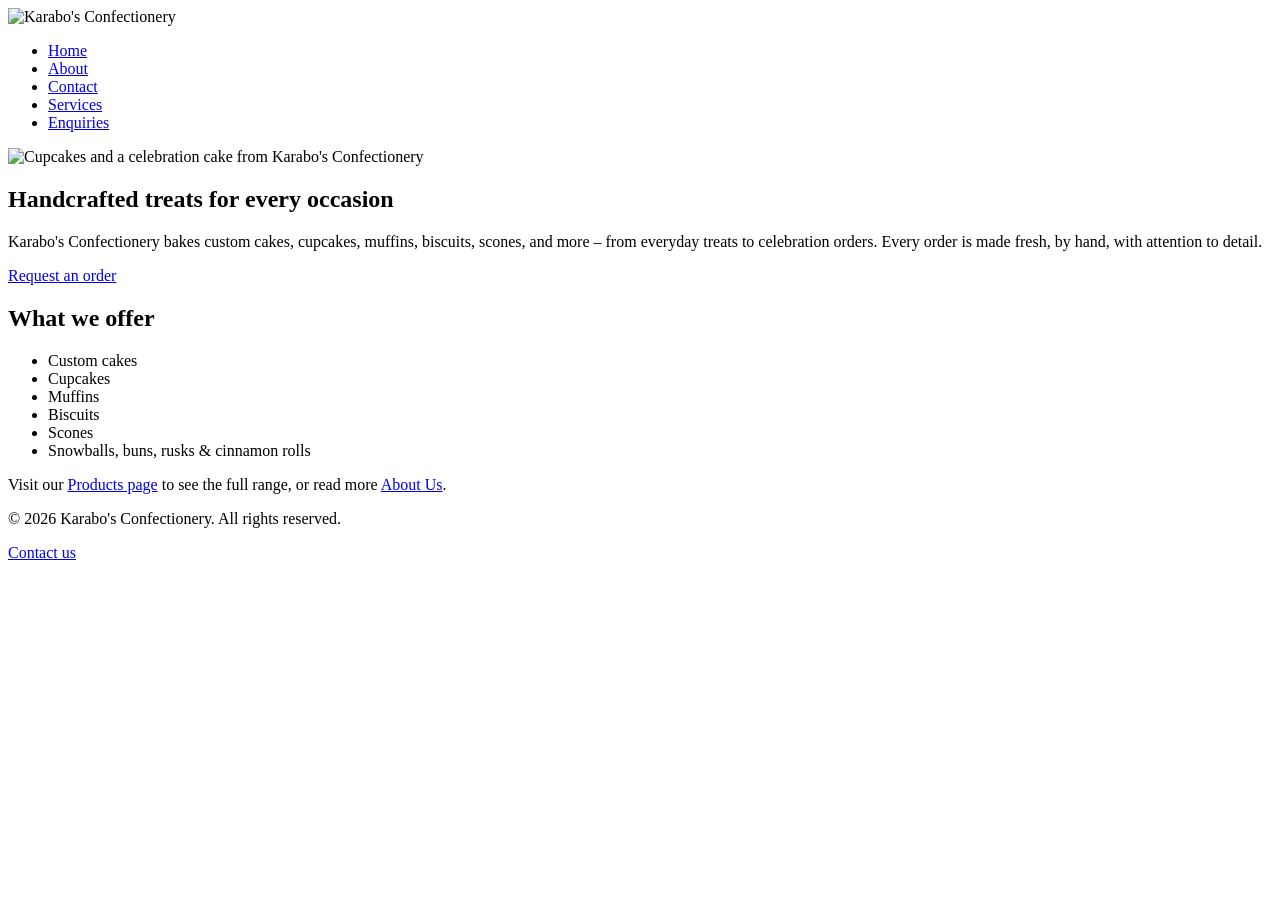
==== index.html @ b0d33b7c "Add files via upload" ====
<!DOCTYPE html>
<html lang="en">
<head>
    <meta charset="UTF-8">
    <meta name="viewport" content="width=device-width, initial-scale=1.0">
    <title>Karabo's Confectionery | Home</title>
</head>
<header>
    <img src="_images/logo.png" alt="Karabo's Confectionery">
    <nav>
        <ul>
            <li><a href="index.html"> Home</a></li>
            <li><a href="about.html"> About</a></li>
            <li><a href="contact.html"> Contact</a></li>
            <li><a href="services.html"> Services</a></li>
            <li><a href="enquiries.html"> Enquiries</a></li>
        </ul>
    </nav>

</header>
<!-- ===== Main Content ===== -->

<main>
    <section id="hero">
            <img src="images/hero-cakes.jpg" alt="Cupcakes and a celebration cake from Karabo's Confectionery">
            <h2>Handcrafted treats for every occasion</h2>
            <p>
                Karabo's Confectionery bakes custom cakes, cupcakes, muffins,
                biscuits, scones, and more &ndash; from everyday treats to
                celebration orders. Every order is made fresh, by hand, with
                attention to detail.
            </p>
            <a href="enquiry.html" class="cta-button">Request an order</a>
        </section>

         <section id="highlights">
            <h2>What we offer</h2>
            <ul>
                <li>Custom cakes</li>
                <li>Cupcakes</li>
                <li>Muffins</li>
                <li>Biscuits</li>
                <li>Scones</li>
                <li>Snowballs, buns, rusks &amp; cinnamon rolls</li>
            </ul>
            <p>
                Visit our <a href="products.html">Products page</a> to see the
                full range, or read more <a href="about.html">About Us</a>.
            </p>
        </section>

</main>

<footer>
    <p>&copy; 2026 Karabo's Confectionery. All rights reserved.</p>
        <p><a href="contact.html">Contact us</a></p>

</footer>

<body>
    
</body>
</html>
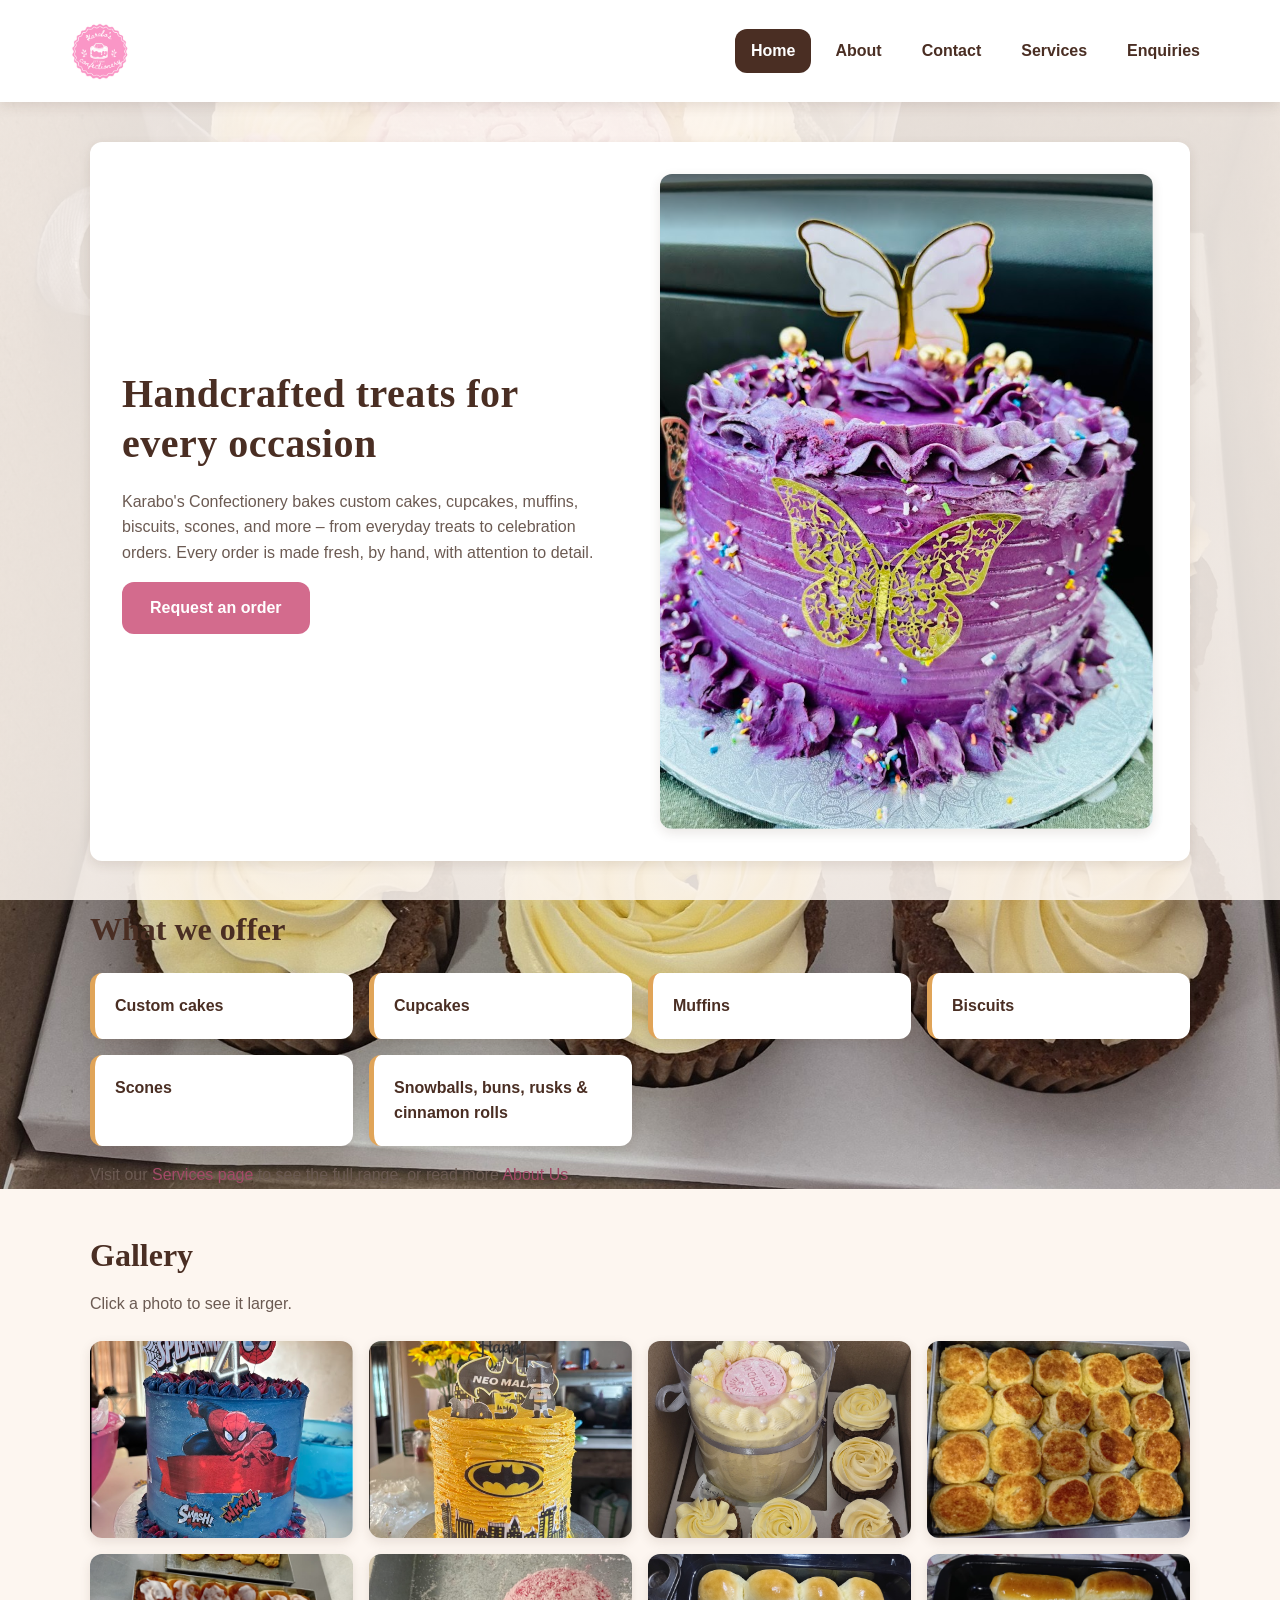
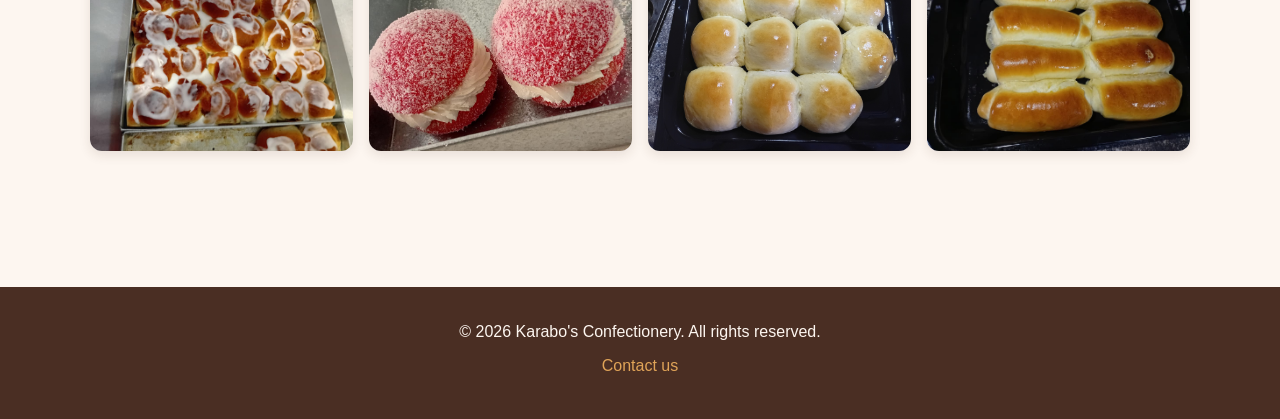
==== commit ca3803a2: "Add files via upload" ====
--- a/index.html
+++ b/index.html
@@ -3,39 +3,85 @@
 <head>
     <meta charset="UTF-8">
     <meta name="viewport" content="width=device-width, initial-scale=1.0">
-    <title>Karabo's Confectionery | Home</title>
+    <title>Karabo's Confectionery | Custom Cakes &amp; Fresh Bakes in Polokwane</title>
+    <meta name="description" content="Karabo's Confectionery bakes custom cakes,
+     cupcakes, 
+     muffins, 
+     biscuits 
+     and scones in Polokwane. 
+     Fresh, handmade treats for every occasion.">
+    <meta name="keywords" content="bakery Polokwane, 
+    custom cakes, 
+    cupcakes, 
+    muffins, 
+    biscuits, 
+    scones, 
+    birthday cakes, 
+    homemade baking">
+    <meta name="author" content="Karabo's Confectionery">
+    <link rel="stylesheet" href="css_assets/myfirststyles.css">
+
+    <!-- Local SEO: structured data that tells search engines this is a bakery in Polokwane (Schema.org, 2026) -->
+    <script type="application/ld+json">
+    {
+        "@context": "https://schema.org",
+        "@type": "Bakery",
+        "name": "Karabo's Confectionery",
+        "telephone": "+27695168683",
+        "email": "hello@karaboconfectionery.co.za",
+        "address": {
+            "@type": "PostalAddress",
+            "streetAddress": "35 Rome Ave, Mahlasedi Park Phase 1",
+            "addressLocality": "Polokwane",
+            "addressRegion": "Limpopo",
+            "addressCountry": "ZA"
+        }
+    }
+    </script>
 </head>
-<header>
-    <img src="_images/logo.png" alt="Karabo's Confectionery">
-    <nav>
-        <ul>
-            <li><a href="index.html"> Home</a></li>
-            <li><a href="about.html"> About</a></li>
-            <li><a href="contact.html"> Contact</a></li>
-            <li><a href="services.html"> Services</a></li>
-            <li><a href="enquiries.html"> Enquiries</a></li>
-        </ul>
-    </nav>
 
-</header>
-<!-- ===== Main Content ===== -->
+<body>
+    <!-- ===== Site header and main navigation ===== -->
+    <header>
+       <a href="index.html" class="logo"><img src="_images/karabos-confectionery-logo.png" alt="Karabo's Confectionery"></a>
+        <nav>
+            <ul>
+                <li><a href="index.html" class="active"> Home</a></li>
+                <li><a href="about.html"> About</a></li>
+                <li><a href="contact.html"> Contact</a></li>
+                <li><a href="services.html"> Services</a></li>
+                <li><a href="enquiries.html"> Enquiries</a></li>
+            </ul>
+        </nav>
 
+    </header>
+
+    <!-- ===== Main Content ===== -->
 <main>
-    <section id="hero">
-            <img src="images/hero-cakes.jpg" alt="Cupcakes and a celebration cake from Karabo's Confectionery">
-            <h2>Handcrafted treats for every occasion</h2>
+
+    <!-- Hero: introduction and call to action -->
+     <section id="hero" class="reveal">
+        <div class="hero-text">
+            <h1>Handcrafted treats for every occasion</h1>
             <p>
                 Karabo's Confectionery bakes custom cakes, cupcakes, muffins,
                 biscuits, scones, and more &ndash; from everyday treats to
                 celebration orders. Every order is made fresh, by hand, with
                 attention to detail.
             </p>
-            <a href="enquiry.html" class="cta-button">Request an order</a>
+            <a href="enquiries.html" class="cta-button">Request an order</a>
+        </div>
+
+        <!-- Responsive hero image -->
+        <picture>
+            <img src="_images/custom-celebration-cake.png" alt="Custom celebration cake and fresh bakes from Karabo's Confectionery in Polokwane" class="responsive-image">
+        </picture>
         </section>
 
-         <section id="highlights">
+        <!-- Highlights: a quick summary of what the bakery offers -->
+         <section id="highlights" class="reveal">
             <h2>What we offer</h2>
-            <ul>
+            <ul class="card-grid">
                 <li>Custom cakes</li>
                 <li>Cupcakes</li>
                 <li>Muffins</li>
@@ -44,20 +90,69 @@
                 <li>Snowballs, buns, rusks &amp; cinnamon rolls</li>
             </ul>
             <p>
-                Visit our <a href="products.html">Products page</a> to see the
+                Visit our <a href="services.html">Services page</a> to see the
                 full range, or read more <a href="about.html">About Us</a>.
             </p>
         </section>
 
+        <!-- Gallery -->
+        <section id="gallery" class="reveal">
+            <h2>Gallery</h2>
+            <p>Click a photo to see it larger.</p>
+            <ul class="gallery-grid">
+                <li>
+                    <a href="_images/spiderman-birthday-cake.png" class="gallery-item" data-caption="Custom Spider-Man themed birthday cake">
+                        <img src="_images/spiderman-birthday-cake.png" alt="Custom Spider-Man themed birthday cake" loading="lazy">
+                    </a>
+                </li>
+                <li>
+                    <a href="_images/batman-birthday-cake.png" class="gallery-item" data-caption="Custom Batman themed birthday cake">
+                        <img src="_images/batman-birthday-cake.png" alt="Custom Batman themed birthday cake" loading="lazy">
+                    </a>
+                </li>
+                <li>
+                    <a href="_images/decorated-cupcakes.jpg" class="gallery-item" data-caption="Decorated cupcakes for birthdays and events">
+                        <img src="_images/decorated-cupcakes.jpg" alt="Box of decorated cupcakes" loading="lazy">
+                    </a>
+                </li>
+                <li>
+                    <a href="_images/fresh-scones.jpeg" class="gallery-item" data-caption="Freshly baked scones">
+                        <img src="_images/fresh-scones.jpeg" alt="Plate of freshly baked scones" loading="lazy">
+                    </a>
+                </li>
+                <li>
+                    <a href="_images/cinnamon-rolls.jpg" class="gallery-item" data-caption="Warm cinnamon rolls">
+                        <img src="_images/cinnamon-rolls.jpg" alt="Tray of warm cinnamon rolls" loading="lazy">
+                    </a>
+                </li>
+                <li>
+                    <a href="_images/coconut-snowballs.jpeg" class="gallery-item" data-caption="Coconut snowballs">
+                        <img src="_images/coconut-snowballs.jpeg" alt="Coconut snowballs" loading="lazy">
+                    </a>
+                </li>
+                <li>
+                    <a href="_images/freshly-baked-buns.jpg" class="gallery-item" data-caption="Freshly baked buns">
+                        <img src="_images/freshly-baked-buns.jpg" alt="Freshly baked buns" loading="lazy">
+                    </a>
+                </li>
+                <li>
+                    <a href="_images/bread-rolls.jpg" class="gallery-item" data-caption="Fresh bread rolls">
+                        <img src="_images/bread-rolls.jpg" alt="Fresh bread rolls" loading="lazy">
+                    </a>
+                </li>
+            </ul>
+        </section>
+
 </main>
 
+<!-- ===== Site footer ===== -->
 <footer>
     <p>&copy; 2026 Karabo's Confectionery. All rights reserved.</p>
         <p><a href="contact.html">Contact us</a></p>
 
 </footer>
 
-<body>
+ <script src="js_assets/main.js" defer></script>
     
 </body>
 </html>
--- a/css_assets/myfirststyles.css
+++ b/css_assets/myfirststyles.css
@@ -0,0 +1,1020 @@
+/*CSS Reset*/
+/* Karabo's Confectionery — Stylesheet */
+
+* {
+    margin: 0;
+    padding: 0;
+    box-sizing: border-box;
+}
+
+:root 
+{
+    --brand-pink: #d36b8d;
+    --brand-pink-dark: #a34a68;
+    --brand-brown: #4a2e23;
+    --brand-cream: #fdf6f0;
+    --brand-gold: #e0a458;
+    --text-dark: #33241e;
+    --text-light: #6b5a52;
+    --white: #ffffff;
+    --font-heading: Georgia, 'Times New Roman', serif;
+    --font-body: 'Segoe UI', Tahoma, Geneva, Verdana, sans-serif;
+    --radius: 12px;
+    --shadow: 0 4px 12px rgba(74, 46, 35, 0.12);
+}
+
+/* Base */
+body 
+{
+    font-family: var(--font-body);
+    font-size: 1rem;
+    line-height: 1.6;
+    color: var(--text-dark);
+    background-color: var(--brand-cream);
+    background-image: 
+        linear-gradient(rgba(253, 246, 240, 0.88), rgba(253, 246, 240, 0.88)),
+        url('../_images/decorated-cupcakes.jpg');
+    background-size: cover;
+    background-position: center;
+    background-repeat: no-repeat;
+    background-attachment: fixed;
+       
+}
+
+h1, h2, h3, h4 
+{
+    font-family: var(--font-heading);
+    color: var(--brand-brown);
+    line-height: 1.25;
+    margin-bottom: 0.5em;
+}
+
+h1 { font-size: 2.5rem; letter-spacing: 0.5px; }
+h2 { font-size: 2rem; }
+h3 { font-size: 1.5rem; }
+h4 { font-size: 1.15rem; color: var(--brand-pink-dark); }
+
+p 
+{
+    margin-bottom: 1rem;
+    color: var(--text-light);
+    max-width: 65ch;
+}
+
+a 
+{
+    color: var(--brand-pink-dark);
+    text-decoration: none;
+}
+
+a:hover,
+a:focus 
+{
+    text-decoration: underline;
+    color: var(--brand-brown);
+}
+
+ul 
+{
+    list-style-position: inside;
+    margin-bottom: 1rem;
+    color: var(--text-light);
+}
+
+/* Header and navigation */
+header 
+{
+    display: flex;
+    flex-wrap: wrap;
+    justify-content: space-between;
+    align-items: center;
+    gap: 1rem;
+    padding: 1rem 5%;
+    background-color: var(--white);
+    box-shadow: var(--shadow);
+    position: sticky;
+    top: 0;
+    z-index: 100;
+}
+
+.logo img 
+{
+    height: 70px;
+    width: auto;
+    display: block;
+}
+
+nav ul 
+{
+    display: flex;
+    list-style-type: none;
+    gap: 0.5rem;
+    margin: 0;
+}
+
+nav ul li a 
+{
+    display: block;
+    padding: 0.6rem 1rem;
+    color: var(--brand-brown);
+    font-weight: 600;
+    border-radius: var(--radius);
+    transition: background-color 0.25s ease, color 0.25s ease;
+}
+
+nav ul li a:hover,
+nav ul li a:focus 
+{
+    background-color: var(--brand-pink);
+    color: var(--white);
+    text-decoration: none;
+}
+
+nav ul li a:active 
+{
+    background-color: var(--brand-pink-dark);
+}
+
+nav ul li a.active 
+{
+    background-color: var(--brand-brown);
+    color: var(--white);
+}
+
+/* Main layout */
+main 
+{
+    width: 90%;
+    max-width: 1100px;
+    margin: 0 auto;
+    padding: 2.5rem 0;
+}
+
+main section 
+{
+    margin-bottom: 3rem;
+}
+
+.responsive-image 
+{
+    max-width: 100%;
+    height: auto;
+    display: block;
+    border-radius: var(--radius);
+    box-shadow: var(--shadow);
+}
+
+/* Hero */
+#hero 
+{
+    display: grid;
+    grid-template-columns: 1fr 1fr;
+    gap: 2.5rem;
+    align-items: center;
+    padding: 2rem;
+    background-color: var(--white);
+    border-radius: var(--radius);
+    box-shadow: var(--shadow);
+}
+
+/* Buttons */
+.cta-button,
+button 
+{
+    display: inline-block;
+    padding: 0.85rem 1.75rem;
+    background-color: var(--brand-pink);
+    color: var(--white);
+    font-family: var(--font-body);
+    font-size: 1rem;
+    font-weight: 600;
+    border: none;
+    border-radius: var(--radius);
+    cursor: pointer;
+    transition: background-color 0.25s ease, transform 0.15s ease;
+}
+
+.cta-button:hover,
+.cta-button:focus,
+button:hover,
+button:focus 
+{
+    background-color: var(--brand-pink-dark);
+    color: var(--white);
+    text-decoration: none;
+    transform: translateY(-2px);
+}
+
+.cta-button:active,
+button:active 
+{
+    transform: translateY(0);
+}
+
+/* Card grids */
+.card-grid 
+{
+    display: grid;
+    grid-template-columns: repeat(auto-fit, minmax(220px, 1fr));
+    gap: 1rem;
+    list-style-type: none;
+    margin-top: 1.5rem;
+}
+
+.card-grid li 
+{
+    background-color: var(--white);
+    padding: 1.25rem;
+    border-left: 5px solid var(--brand-gold);
+    border-radius: var(--radius);
+    box-shadow: var(--shadow);
+    font-weight: 600;
+    color: var(--brand-brown);
+}
+
+.service-grid 
+{
+    display: grid;
+    grid-template-columns: repeat(auto-fit, minmax(300px, 1fr));
+    gap: 1.5rem;
+}
+
+.service-card 
+{
+    background-color: var(--white);
+    padding: 1.5rem;
+    border-radius: var(--radius);
+    box-shadow: var(--shadow);
+    transition: transform 0.25s ease, box-shadow 0.25s ease;
+}
+
+.service-card:hover 
+{
+    transform: translateY(-4px);
+    box-shadow: 0 8px 20px rgba(74, 46, 35, 0.2);
+}
+
+.service-card img
+{
+    margin-bottom: 1rem;
+}
+
+/* Forms */
+form 
+{
+    display: flex;
+    flex-direction: column;
+    gap: 0.35rem;
+    max-width: 600px;
+    padding: 2rem;
+    background-color: var(--white);
+    border-radius: var(--radius);
+    box-shadow: var(--shadow);
+}
+
+form label 
+{
+    margin-top: 0.75rem;
+    font-weight: 600;
+    color: var(--brand-brown);
+}
+
+form input,
+form select,
+form textarea 
+{
+    width: 100%;
+    padding: 0.7rem;
+    font-family: var(--font-body);
+    font-size: 1rem;
+    color: var(--text-dark);
+    border: 2px solid #e3d5cc;
+    border-radius: 8px;
+    background-color: var(--brand-cream);
+}
+
+form input:focus,
+form select:focus,
+form textarea:focus 
+{
+    outline: none;
+    border-color: var(--brand-pink);
+    background-color: var(--white);
+}
+
+form textarea 
+{
+    resize: vertical;
+}
+
+form button 
+{
+    margin-top: 1.5rem;
+    align-self: flex-start;
+}
+
+/* Contact locations */
+#locations 
+{
+    display: grid;
+    grid-template-columns: repeat(auto-fit, minmax(260px, 1fr));
+    gap: 1.5rem;
+}
+
+#locations h3 
+{
+    grid-column: 1 / -1;
+}
+
+#locations article 
+{
+    background-color: var(--white);
+    padding: 1.25rem;
+    border-top: 4px solid var(--brand-pink);
+    border-radius: var(--radius);
+    box-shadow: var(--shadow);
+}
+
+/* Footer */
+footer 
+{
+    margin-top: 3rem;
+    padding: 2rem 5%;
+    background-color: var(--brand-brown);
+    color: var(--brand-cream);
+    text-align: center;
+}
+
+footer p 
+{
+    color: var(--brand-cream);
+    max-width: none;
+    margin-bottom: 0.5rem;
+}
+
+footer a 
+{
+    color: var(--brand-gold);
+}
+
+footer a:hover,
+footer a:focus 
+{
+    color: var(--white);
+}
+
+/* Tablet */
+@media screen and (max-width: 768px) {
+    header 
+    {
+        flex-direction: column;
+        text-align: center;
+        padding: 1rem 4%;
+        position: static;
+    }
+
+    .logo img 
+    {
+        height: 55px;
+        margin: 0 auto;
+    }
+
+    nav ul 
+    {
+        flex-wrap: wrap;
+        justify-content: center;
+    }
+
+    #hero 
+    {
+        grid-template-columns: 1fr;
+        text-align: center;
+        padding: 1.5rem;
+    }
+
+    #hero p 
+    {
+        margin-left: auto;
+        margin-right: auto;
+    }
+
+    .service-grid,
+    #locations 
+    {
+        grid-template-columns: 1fr;
+    }
+
+    h1 { font-size: 2rem; }
+    h2 { font-size: 1.6rem; }
+    h3 { font-size: 1.3rem; }
+
+    main 
+    {
+        width: 92%;
+        padding: 1.75rem 0;
+    }
+}
+
+/* Mobile */
+@media screen and (max-width: 480px) {
+    nav ul 
+    {
+        flex-direction: column;
+        width: 100%;
+        gap: 0.25rem;
+    }
+
+    nav ul li 
+    {
+        width: 100%;
+    }
+
+    nav ul li a 
+    {
+        display: block;
+        width: 100%;
+        text-align: center;
+        padding: 0.75rem;
+        background-color: var(--brand-cream);
+    }
+
+    .logo img 
+    {
+        height: 45px;
+    }
+
+    .card-grid 
+    {
+        grid-template-columns: 1fr;
+    }
+
+    h1 { font-size: 1.6rem; }
+    h2 { font-size: 1.35rem; }
+    h3 { font-size: 1.15rem; }
+
+    body 
+    {
+        font-size: 0.95rem;
+        background-attachment: scroll;
+    }
+
+    main 
+    {
+        width: 94%;
+        padding: 1.25rem 0;
+    }
+
+    form 
+    {
+        padding: 1.25rem;
+    }
+
+    .cta-button,
+    button 
+    {
+        width: 100%;
+        text-align: center;
+    }
+}
+
+/* =========================================================
+   PART 3 ADDITIONS
+   (hidden attribute, animations, accordion, gallery, lightbox,
+   search bar, form validation, responses, map)
+   ========================================================= */
+
+/* Makes the HTML "hidden" attribute work on every element, including forms */
+[hidden]
+{
+    display: none !important;
+}
+
+.no-scroll
+{
+    overflow: hidden;
+}
+
+/* ---------- Scroll-reveal animation ---------- */
+.js .reveal
+{
+    opacity: 0;
+    transform: translateY(24px);
+    transition: opacity 0.6s ease, transform 0.6s ease;
+}
+
+.js .reveal.visible
+{
+    opacity: 1;
+    transform: none;
+}
+
+/* ---------- FAQ accordion ---------- */
+.accordion
+{
+    display: flex;
+    flex-direction: column;
+    gap: 0.75rem;
+    max-width: 800px;
+}
+
+.accordion-item
+{
+    background-color: var(--white);
+    border-radius: var(--radius);
+    box-shadow: var(--shadow);
+    overflow: hidden;
+}
+
+.accordion-item h3
+{
+    margin: 0;
+    font-size: 1.1rem;
+}
+
+.accordion-trigger
+{
+    display: flex;
+    justify-content: space-between;
+    align-items: center;
+    gap: 1rem;
+    width: 100%;
+    padding: 1rem 1.25rem;
+    background-color: var(--white);
+    color: var(--brand-brown);
+    font-family: var(--font-heading);
+    font-size: 1.1rem;
+    text-align: left;
+    border-radius: 0;
+    transform: none;
+}
+
+.accordion-trigger::after
+{
+    content: '+';
+    font-size: 1.5rem;
+    color: var(--brand-pink-dark);
+    transition: transform 0.3s ease;
+}
+
+.accordion-trigger[aria-expanded='true']::after
+{
+    transform: rotate(45deg);
+}
+
+.accordion-trigger:hover,
+.accordion-trigger:focus
+{
+    background-color: var(--brand-cream);
+    color: var(--brand-brown);
+    transform: none;
+}
+
+.accordion-trigger:focus-visible
+{
+    outline: 3px solid var(--brand-gold);
+    outline-offset: -3px;
+}
+
+/* Panels slide open smoothly (only when JavaScript is running) */
+.js .accordion-panel
+{
+    display: grid;
+    grid-template-rows: 0fr;
+    transition: grid-template-rows 0.3s ease;
+}
+
+.js .accordion-panel.open
+{
+    grid-template-rows: 1fr;
+}
+
+.accordion-panel-inner
+{
+    overflow: hidden;
+}
+
+.js .accordion-panel:not(.open) .accordion-panel-inner
+{
+    visibility: hidden;
+}
+
+.accordion-panel-inner p
+{
+    margin: 0;
+    padding: 0 1.25rem 1.25rem;
+}
+
+/* ---------- Gallery ---------- */
+.gallery-grid
+{
+    display: grid;
+    grid-template-columns: repeat(auto-fill, minmax(220px, 1fr));
+    gap: 1rem;
+    list-style-type: none;
+    margin-top: 1.5rem;
+}
+
+.gallery-item
+{
+    display: block;
+    overflow: hidden;
+    aspect-ratio: 4 / 3;
+    background-color: var(--white);
+    border-radius: var(--radius);
+    box-shadow: var(--shadow);
+}
+
+.gallery-item img
+{
+    width: 100%;
+    height: 100%;
+    object-fit: cover;
+    transition: transform 0.4s ease;
+}
+
+.gallery-item:hover img,
+.gallery-item:focus img
+{
+    transform: scale(1.08);
+}
+
+.gallery-item:focus-visible
+{
+    outline: 3px solid var(--brand-gold);
+    outline-offset: 2px;
+}
+
+/* ---------- Lightbox ---------- */
+.lightbox
+{
+    position: fixed;
+    inset: 0;
+    z-index: 1000;
+    display: flex;
+    justify-content: center;
+    align-items: center;
+    padding: 1rem;
+    background-color: rgba(30, 18, 12, 0.9);
+    animation: fade-in 0.25s ease;
+}
+
+.lightbox figure
+{
+    max-width: 90vw;
+    text-align: center;
+}
+
+.lightbox img
+{
+    max-width: 100%;
+    max-height: 75vh;
+    border-radius: var(--radius);
+    box-shadow: 0 8px 30px rgba(0, 0, 0, 0.5);
+}
+
+.lightbox figcaption
+{
+    margin-top: 0.75rem;
+    color: var(--brand-cream);
+}
+
+.lightbox-btn
+{
+    position: absolute;
+    width: 3rem;
+    height: 3rem;
+    padding: 0;
+    display: flex;
+    justify-content: center;
+    align-items: center;
+    font-size: 2rem;
+    line-height: 1;
+    color: var(--white);
+    background-color: rgba(255, 255, 255, 0.15);
+    border-radius: 50%;
+}
+
+.lightbox-btn:hover,
+.lightbox-btn:focus
+{
+    background-color: var(--brand-pink);
+    color: var(--white);
+    transform: none;
+}
+
+.lightbox-close
+{
+    top: 1rem;
+    right: 1rem;
+}
+
+.lightbox-prev
+{
+    left: 1rem;
+    top: 50%;
+}
+
+.lightbox-next
+{
+    right: 1rem;
+    top: 50%;
+}
+
+@keyframes fade-in
+{
+    from { opacity: 0; }
+    to { opacity: 1; }
+}
+
+/* ---------- Services: search bar and product cards ---------- */
+.filter-bar
+{
+    display: grid;
+    grid-template-columns: 2fr 1fr 1fr;
+    gap: 1rem;
+    margin: 1.5rem 0 1rem;
+    padding: 1.25rem;
+    background-color: var(--white);
+    border-radius: var(--radius);
+    box-shadow: var(--shadow);
+}
+
+.filter-field label
+{
+    display: block;
+    margin-bottom: 0.35rem;
+    font-weight: 600;
+    color: var(--brand-brown);
+}
+
+.filter-field input,
+.filter-field select
+{
+    width: 100%;
+    padding: 0.7rem;
+    font-family: var(--font-body);
+    font-size: 1rem;
+    color: var(--text-dark);
+    border: 2px solid #e3d5cc;
+    border-radius: 8px;
+    background-color: var(--brand-cream);
+}
+
+.filter-field input:focus,
+.filter-field select:focus
+{
+    outline: none;
+    border-color: var(--brand-pink);
+    background-color: var(--white);
+}
+
+.result-count
+{
+    margin-bottom: 1.5rem;
+    font-size: 0.95rem;
+}
+
+.no-results
+{
+    grid-column: 1 / -1;
+    padding: 1.5rem;
+    background-color: var(--white);
+    border-radius: var(--radius);
+    box-shadow: var(--shadow);
+}
+
+.service-card
+{
+    display: flex;
+    flex-direction: column;
+    animation: fade-in 0.4s ease;
+}
+
+.card-images
+{
+    display: grid;
+    gap: 0.75rem;
+}
+
+.service-card .cta-button
+{
+    margin-top: auto;
+    align-self: flex-start;
+}
+
+/* ---------- Forms: validation feedback ---------- */
+.field-group
+{
+    display: flex;
+    flex-direction: column;
+    gap: 0.35rem;
+}
+
+.error-message
+{
+    min-height: 1.2em;
+    font-size: 0.9rem;
+    font-weight: 600;
+    color: #b3261e;
+}
+
+.hint
+{
+    font-size: 0.85rem;
+    color: var(--text-light);
+}
+
+form input.invalid,
+form select.invalid,
+form textarea.invalid
+{
+    border-color: #b3261e;
+    background-color: #fff5f4;
+}
+
+form input.valid,
+form select.valid,
+form textarea.valid
+{
+    border-color: #2e7d32;
+}
+
+/* ---------- Form responses (enquiry estimate and email preview) ---------- */
+.form-response
+{
+    max-width: 600px;
+    padding: 2rem;
+    background-color: var(--white);
+    border-top: 5px solid var(--brand-gold);
+    border-radius: var(--radius);
+    box-shadow: var(--shadow);
+    animation: fade-in 0.4s ease;
+}
+
+.form-response dl
+{
+    display: grid;
+    grid-template-columns: max-content 1fr;
+    gap: 0.5rem 1.25rem;
+    margin: 1rem 0;
+}
+
+.form-response dt
+{
+    font-weight: 600;
+    color: var(--brand-brown);
+}
+
+.form-response dd
+{
+    margin: 0;
+    color: var(--text-light);
+}
+
+.form-response pre
+{
+    padding: 1rem;
+    font-family: var(--font-body);
+    white-space: pre-wrap;
+    color: var(--text-dark);
+    background-color: var(--brand-cream);
+    border-radius: 8px;
+}
+
+.response-actions
+{
+    display: flex;
+    flex-wrap: wrap;
+    gap: 1rem;
+    margin-top: 1.25rem;
+}
+
+.secondary-button
+{
+    color: var(--brand-pink-dark);
+    background-color: var(--white);
+    border: 2px solid var(--brand-pink);
+}
+
+.secondary-button:hover,
+.secondary-button:focus
+{
+    color: var(--white);
+    background-color: var(--brand-pink);
+}
+
+/* ---------- Contact map ---------- */
+#map-canvas
+{
+    height: 400px;
+    border-radius: var(--radius);
+    box-shadow: var(--shadow);
+    isolation: isolate;
+}
+
+/* ---------- Part 3: responsive adjustments ---------- */
+@media screen and (max-width: 768px)
+{
+    .filter-bar
+    {
+        grid-template-columns: 1fr;
+    }
+
+    .form-response dl
+    {
+        grid-template-columns: 1fr;
+        gap: 0.15rem;
+    }
+
+    .form-response dd
+    {
+        margin-bottom: 0.75rem;
+    }
+}
+
+@media screen and (max-width: 480px)
+{
+    .gallery-grid
+    {
+        grid-template-columns: repeat(2, 1fr);
+    }
+
+    #map-canvas
+    {
+        height: 300px;
+    }
+
+    .form-response
+    {
+        padding: 1.25rem;
+    }
+
+    .service-card .cta-button
+    {
+        align-self: stretch;
+    }
+
+    .lightbox-prev,
+    .lightbox-next
+    {
+        top: auto;
+        bottom: 1rem;
+    }
+}
+
+/* Respect visitors who ask their device for less motion */
+@media (prefers-reduced-motion: reduce)
+{
+    *
+    {
+        animation: none !important;
+        transition: none !important;
+    }
+
+    .js .reveal
+    {
+        opacity: 1;
+        transform: none;
+    }
+}
+
+/* ---------- Embedded Google Maps ---------- */
+.map-pair
+{
+    display: grid;
+    grid-template-columns: repeat(auto-fit, minmax(300px, 1fr));
+    gap: 1.5rem;
+}
+
+.map-frame
+{
+    display: block;
+    width: 100%;
+    height: 350px;
+    border: 0;
+    border-radius: var(--radius);
+    box-shadow: var(--shadow);
+}
+
+@media screen and (max-width: 480px)
+{
+    .map-frame
+    {
+        height: 280px;
+    }
+}
+
+/* ---------- Embedded Google Forms ---------- */
+.embedded-form
+{
+    display: block;
+    width: 100%;
+    max-width: 700px;
+    height: 750px;
+    border: 0;
+    border-radius: var(--radius);
+    box-shadow: var(--shadow);
+    background-color: var(--white);
+}
+
+
